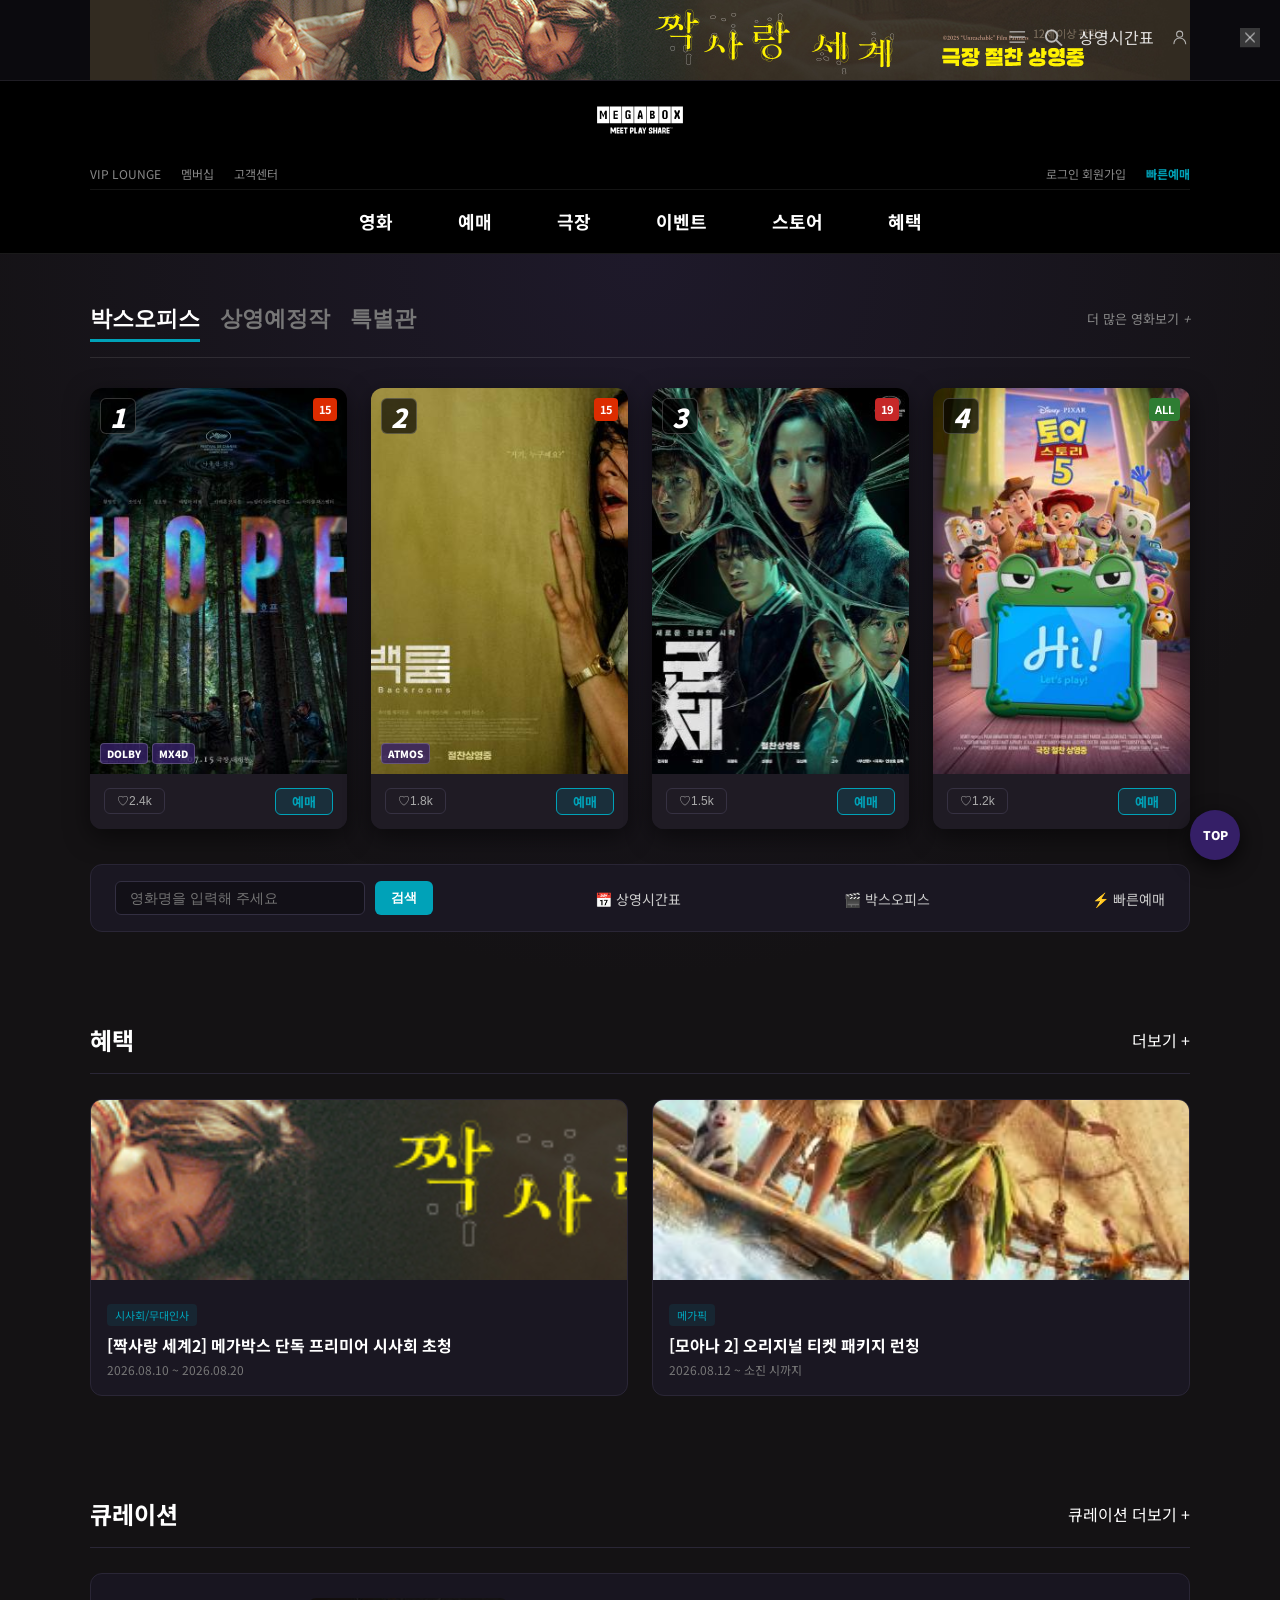
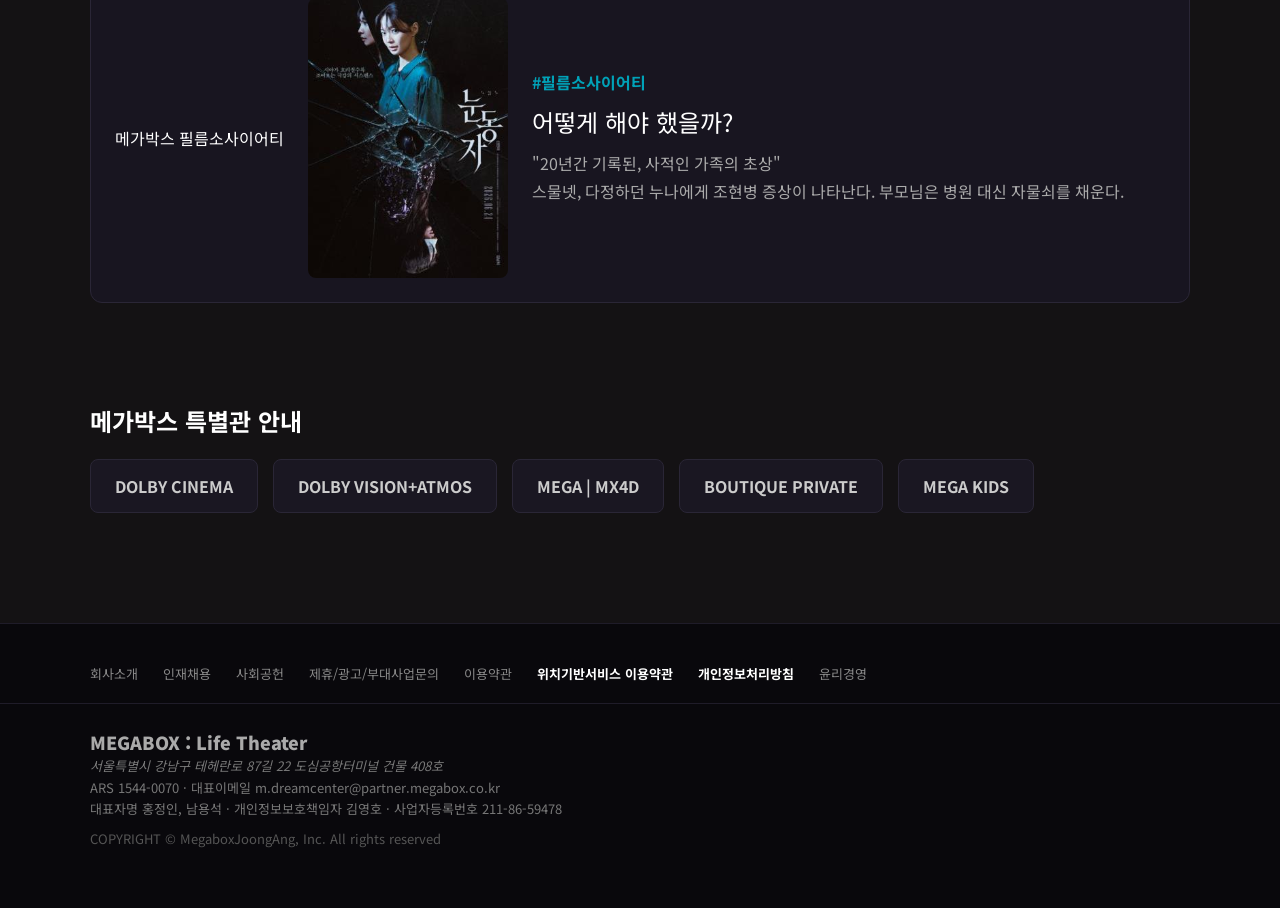
==== 메가박스원본/index.html @ 5ee3f04b "저정" ====
<!DOCTYPE html>
<html lang="ko">
<head>
    <meta charset="utf-8" />
    <meta http-equiv="X-UA-Compatible" content="IE=edge" />
    <meta name="viewport" content="width=device-width, initial-scale=1.0, user-scalable=yes" />
    <title>MEET PLAY SHARE, 메가박스</title>
    <!-- Google Fonts -->
    <link rel="preconnect" href="https://fonts.googleapis.com">
    <link rel="preconnect" href="https://fonts.gstatic.com" crossorigin>
    <link href="https://fonts.googleapis.com/css2?family=Noto+Sans+KR:wght@300;400;500;700;900&display=swap" rel="stylesheet">
    <link rel="stylesheet" href="common.css" />
    <link rel="stylesheet" href="style.css" />
</head>

<body>
    <!-- 본문 바로가기 -->
    <div class="skip" title="스킵 네비게이션">
        <a href="#contents" title="본문 바로가기">본문 바로가기</a>
        <a href="#footer" title="푸터 바로가기">푸터 바로가기</a>
    </div>

    <div class="body-wrap">

        <!-- ==================== HEADER ==================== -->
        <header id="header" class="main-header">
            <!-- 상단 팝업 배너 -->
            <div class="popup-banner" id="popupBanner">
                <div class="popup-img">
                    <a href="#" target="_blank">
                        <img src="../image/Link → 메가박스_하우스_2026_D_PC일반배너_영화_짝사랑 세계2_1100x80(메인).svg" alt="짝사랑 세계2 메가박스 하우스 팝업 배너" />
                    </a>
                </div>
                <div class="popup-button">
                    <button type="button" id="closeBannerBtn" title="배너 닫기">
                        <img src="../image/Button.svg" alt="닫기" />
                    </button>
                </div>
            </div>

            <!-- 중앙 로고 -->
            <h1 class="ci">
                <a href="/" title="MEGABOX 메인으로 가기">
                    <img src="../image/MEGABOXLOGO.svg" alt="MEGABOX : Life Theater" />
                </a>
            </h1>

            <!-- 상단 유저 툴바 (VIP LOUNGE, 멤버십, 고객센터 / 로그인, 회원가입, 빠른예매) -->
            <div class="util-area">
                <div class="left-link">
                    <a href="#" title="VIP LOUNGE">VIP LOUNGE</a>
                    <a href="#" title="멤버십">멤버십</a>
                    <a href="#" title="고객센터">고객센터</a>
                </div>

                <div class="right-link">
                    <div class="before">
                        <a href="#" title="로그인" id="btnHeaderLogin">로그인</a>
                        <a href="#" title="회원가입">회원가입</a>
                    </div>
                    <a href="#" class="quick-booking-btn" title="빠른예매">빠른예매</a>
                </div>
            </div>

            <!-- 우측 Quick 링크 영역 (사이트맵, 검색, 상영시간표, 나의 메가박스) -->
            <div class="link-area">
                <a href="#layer_sitemap" class="btn-layer-sitemap" title="사이트맵" id="btnToggleSitemap">
                    <img src="../image/line menu.svg" alt="사이트맵 아이콘" />
                </a>
                <a href="#layer_header_search" class="btn-layer-search" title="검색" id="btnToggleSearch">
                    <img src="../image/reading glasses.svg" alt="검색 아이콘" />
                </a>
                <a href="#" class="link-ticket" title="상영시간표">상영시간표</a>
                <a href="#" class="btn-layer-mymega" title="나의 메가박스">
                    <img src="../image/person.svg" alt="나의 메가박스" />
                </a>
            </div>

            <!-- GNB (메가박스 1뎁스 / 2뎁스 서브메뉴) -->
            <nav id="gnb">
                <ul class="gnb-depth1">
                    <!-- 영화 -->
                    <li>
                        <a href="#" class="gnb-txt-movie" title="영화">영화</a>
                        <div class="gnb-depth2">
                            <ul>
                                <li><a href="#" title="전체영화">전체영화</a></li>
                                <li><a href="#" title="N스크린">N스크린</a></li>
                                <li><a href="#" title="큐레이션">큐레이션</a></li>
                                <li><a href="#" title="무비포스트">무비포스트</a></li>
                            </ul>
                        </div>
                    </li>

                    <!-- 예매 -->
                    <li>
                        <a href="#" class="gnb-txt-reserve" title="예매">예매</a>
                        <div class="gnb-depth2">
                            <ul>
                                <li><a href="#" title="빠른예매" class="quick-booking-btn">빠른예매</a></li>
                                <li><a href="#" title="상영시간표">상영시간표</a></li>
                                <li><a href="#" title="더 부티크 프라이빗 예매">더 부티크 프라이빗 예매</a></li>
                            </ul>
                        </div>
                    </li>

                    <!-- 극장 -->
                    <li>
                        <a href="#" class="gnb-txt-theater" title="극장">극장</a>
                        <div class="gnb-depth2">
                            <ul>
                                <li><a href="#" title="전체극장">전체극장</a></li>
                                <li><a href="#" title="특별관">특별관</a></li>
                            </ul>
                        </div>
                    </li>

                    <!-- 이벤트 -->
                    <li>
                        <a href="#" class="gnb-txt-event" title="이벤트">이벤트</a>
                        <div class="gnb-depth2">
                            <ul>
                                <li><a href="#" title="진행중 이벤트">진행중 이벤트</a></li>
                                <li><a href="#" title="지난 이벤트">지난 이벤트</a></li>
                                <li><a href="#" title="당첨자발표">당첨자발표</a></li>
                            </ul>
                        </div>
                    </li>

                    <!-- 스토어 -->
                    <li>
                        <a href="#" class="gnb-txt-store" title="스토어">스토어</a>
                    </li>

                    <!-- 혜택 -->
                    <li>
                        <a href="#" class="gnb-txt-benefit" title="혜택">혜택</a>
                        <div class="gnb-depth2">
                            <ul>
                                <li><a href="#" title="메가박스 멤버십">메가박스 멤버십</a></li>
                                <li><a href="#" title="제휴/할인">제휴/할인</a></li>
                            </ul>
                        </div>
                    </li>
                </ul>
            </nav>

            <!-- 사이트맵 펼침 레이어 -->
            <div id="layer_sitemap" class="header-layer layer-sitemap">
                <div class="wrap">
                    <p class="tit">SITEMAP</p>
                    <div class="sitemap-grid">
                        <div class="list">
                            <p class="tit-depth">영화</p>
                            <ul class="list-depth">
                                <li><a href="#">전체영화</a></li>
                                <li><a href="#">큐레이션</a></li>
                            </ul>
                        </div>
                        <div class="list">
                            <p class="tit-depth">예매</p>
                            <ul class="list-depth">
                                <li><a href="#" class="quick-booking-btn">빠른예매</a></li>
                                <li><a href="#">상영시간표</a></li>
                                <li><a href="#">더 부티크 프라이빗 예매</a></li>
                            </ul>
                        </div>
                        <div class="list">
                            <p class="tit-depth">극장</p>
                            <ul class="list-depth">
                                <li><a href="#">전체극장</a></li>
                                <li><a href="#">특별관</a></li>
                            </ul>
                        </div>
                        <div class="list">
                            <p class="tit-depth">이벤트</p>
                            <ul class="list-depth">
                                <li><a href="#">진행중 이벤트</a></li>
                                <li><a href="#">당첨자발표</a></li>
                            </ul>
                        </div>
                        <div class="list">
                            <p class="tit-depth">스토어</p>
                            <ul class="list-depth">
                                <li><a href="#">새로운 상품</a></li>
                                <li><a href="#">팝콘/음료/굿즈</a></li>
                            </ul>
                        </div>
                    </div>
                    <button type="button" class="btn-close-sitemap" id="btnCloseSitemap">&times;</button>
                </div>
            </div>

            <!-- 검색 펼침 레이어 -->
            <div id="layer_header_search" class="header-layer layer-header-search">
                <div class="wrap">
                    <div class="search-box">
                        <input type="text" placeholder="영화를 검색해 보세요." id="headerSearchInput" />
                        <button type="button" class="btn-search-go">
                            <img src="../image/reading glasses.svg" alt="검색" />
                        </button>
                    </div>
                    <button type="button" class="btn-close-search" id="btnCloseSearch">&times;</button>
                </div>
            </div>
        </header>
        <!--// header -->

        <!-- ==================== 로그인 모달 레이어 ==================== -->
        <section id="layer_login_select" class="modal-layer">
            <div class="wrap" style="width: 550px;">
                <header class="layer-header">
                    <h3 class="tit">로그인</h3>
                </header>

                <div class="tab-layer">
                    <ul>
                        <li class="login-tab-item on" data-target="login_tab_01"><a href="#">회원 로그인</a></li>
                        <li class="login-tab-item" data-target="login_tab_02"><a href="#">비회원 로그인</a></li>
                    </ul>
                </div>

                <div class="tab-cont-wrap">
                    <!-- 회원 로그인 -->
                    <div id="login_tab_01" class="login-tab-cont">
                        <div style="display: flex; flex-direction: column; gap: 12px; margin-bottom: 20px;">
                            <input type="text" placeholder="아이디" class="input-text" />
                            <input type="password" placeholder="비밀번호" class="input-text" />
                            <button type="button" class="button purple large">로그인</button>
                        </div>
                    </div>

                    <!-- 비회원 로그인 -->
                    <div id="login_tab_02" class="login-tab-cont" style="display: none;">
                        <div style="display: flex; flex-direction: column; gap: 10px; margin-bottom: 20px;">
                            <input type="text" placeholder="이름" class="input-text" />
                            <input type="text" placeholder="생년월일 앞6자리" class="input-text" />
                            <input type="text" placeholder="휴대폰번호 (-없이)" class="input-text" />
                            <button type="button" class="button gblue large">비회원 예매확인</button>
                        </div>
                    </div>
                </div>

                <button type="button" class="btn-modal-close" id="btnCloseLogin">&times;</button>
            </div>
        </section>

        <!-- ==================== 빠른 예매 모달 레이어 ==================== -->
        <section id="layer_quick_booking" class="modal-layer">
            <div class="wrap" style="width: 800px;">
                <header class="layer-header">
                    <h3 class="tit">⚡ MEGABOX 빠른예매</h3>
                </header>

                <div class="quick-booking-grid">
                    <div class="qb-col qb-col-movie">
                        <h4>1. 영화 선택</h4>
                        <div class="qb-list">
                            <div class="qb-item selected">호프 (HOPE)</div>
                            <div class="qb-item">백룸 (Backrooms)</div>
                            <div class="qb-item">군체</div>
                            <div class="qb-item">토이 스토리 5</div>
                            <div class="qb-item">모아나 2</div>
                        </div>
                    </div>

                    <div class="qb-col qb-col-theater">
                        <h4>2. 극장 선택</h4>
                        <div class="qb-list">
                            <div class="qb-item selected">강남</div>
                            <div class="qb-item">코엑스</div>
                            <div class="qb-item">성수</div>
                            <div class="qb-item">홍대</div>
                            <div class="qb-item">송도</div>
                        </div>
                    </div>

                    <div class="qb-col qb-col-date">
                        <h4>3. 날짜 선택</h4>
                        <div class="qb-list">
                            <div class="qb-item selected">08.11 (오늘)</div>
                            <div class="qb-item">08.12 (내일)</div>
                            <div class="qb-item">08.13 (목)</div>
                            <div class="qb-item">08.14 (금)</div>
                        </div>
                    </div>

                    <div class="qb-col qb-col-time">
                        <h4>4. 시간 선택</h4>
                        <div class="qb-list">
                            <div class="qb-item selected">10:00 (2D)</div>
                            <div class="qb-item">13:30 (DOLBY)</div>
                            <div class="qb-item">16:45 (MX4D)</div>
                            <div class="qb-item">19:50 (IMAX)</div>
                        </div>
                    </div>
                </div>

                <div style="text-align: right;">
                    <button type="button" class="button purple large" id="btnConfirmBooking" style="width: auto; padding: 12px 30px;">좌석선택 및 결제진행 &rarr;</button>
                </div>

                <button type="button" class="btn-modal-close" id="btnCloseQuickBooking">&times;</button>
            </div>
        </section>

        <!-- ==================== MAIN CONTENTS ==================== -->
        <div class="container main-container">
            <div id="contents">
                <div class="main-page">

                    <!-- SECTION 01 : 박스오피스 메인 영화 -->
                    <div id="main_section01" class="section main-movie">
                        <div class="bg">
                            <div class="bg-pattern"></div>
                        </div>

                        <div class="cont-area">
                            <div class="tab-sorting">
                                <button type="button" class="on" data-sort="boxoffice">박스오피스</button>
                                <button type="button" data-sort="upcoming">상영예정작</button>
                                <button type="button" data-sort="special">특별관</button>
                            </div>

                            <a href="#" class="more-movie" title="더 많은 영화보기">
                                더 많은 영화보기 <i class="ico-plus">+</i>
                            </a>

                            <!-- 박스오피스 영화 카드 4선 -->
                            <div class="main-movie-list">
                                <ol class="list">
                                    
                                    <!-- 1위 영화 : 호프 -->
                                    <li class="movie-item first">
                                        <a href="#" class="movie-list-info" title="호프 상세 보기">
                                            <p class="rank">1<span class="ir">위</span></p>
                                            <div class="movie-grade_box">
                                                <span class="age-badge age-15">15</span>
                                            </div>
                                            <div class="screen-type2">
                                                <span>DOLBY</span>
                                                <span>MX4D</span>
                                            </div>
                                            <img src="../image/hope.svg" alt="호프" class="poster" />
                                            
                                            <div class="wrap">
                                                <div class="summary">
                                                    인류 역사상 가장 위험한 외계 생명체와의 조우. 과연 인류의 미래는 어디로 향하는가? 크리스토퍼 놀란 감독의 신작.
                                                </div>
                                                <div class="score">
                                                    <div class="preview">
                                                        <p class="tit">관람평</p>
                                                        <p class="number">9.8<span class="ir">점</span></p>
                                                    </div>
                                                </div>
                                            </div>
                                        </a>

                                        <div class="btn-util">
                                            <button type="button" class="button btn-like">
                                                <span class="heart-icon">♡</span> 2.4k
                                            </button>
                                            <div class="case">
                                                <a href="#" class="button gblue quick-booking-btn" title="영화 예매하기">예매</a>
                                            </div>
                                        </div>
                                    </li>

                                    <!-- 2위 영화 : 백룸 -->
                                    <li class="movie-item">
                                        <a href="#" class="movie-list-info" title="백룸 상세 보기">
                                            <p class="rank">2<span class="ir">위</span></p>
                                            <div class="movie-grade_box">
                                                <span class="age-badge age-15">15</span>
                                            </div>
                                            <div class="screen-type2">
                                                <span>ATMOS</span>
                                            </div>
                                            <img src="../image/Backrooms.svg" alt="백룸" class="poster" />

                                            <div class="wrap">
                                                <div class="summary">
                                                    끝없는 노란 방, 웅웅거리는 형광등 소리. 이곳을 탈출할 수 있는 유일한 열쇠를 찾아라. 미로 같은 실시간 서바이벌.
                                                </div>
                                                <div class="score">
                                                    <div class="preview">
                                                        <p class="tit">관람평</p>
                                                        <p class="number">9.5<span class="ir">점</span></p>
                                                    </div>
                                                </div>
                                            </div>
                                        </a>

                                        <div class="btn-util">
                                            <button type="button" class="button btn-like">
                                                <span class="heart-icon">♡</span> 1.8k
                                            </button>
                                            <div class="case">
                                                <a href="#" class="button gblue quick-booking-btn" title="영화 예매하기">예매</a>
                                            </div>
                                        </div>
                                    </li>

                                    <!-- 3위 영화 : 군체 -->
                                    <li class="movie-item">
                                        <a href="#" class="movie-list-info" title="군체 상세 보기">
                                            <p class="rank">3<span class="ir">위</span></p>
                                            <div class="movie-grade_box">
                                                <span class="age-badge age-19">19</span>
                                            </div>
                                            <img src="../image/군체.svg" alt="군체" class="poster" />

                                            <div class="wrap">
                                                <div class="summary">
                                                    지하 깊은 곳에서 깨어난 군집체. 통제 불능의 압도적 공포가 펼쳐진다. 충격적인 미스터리 SF 스릴러.
                                                </div>
                                                <div class="score">
                                                    <div class="preview">
                                                        <p class="tit">관람평</p>
                                                        <p class="number">9.3<span class="ir">점</span></p>
                                                    </div>
                                                </div>
                                            </div>
                                        </a>

                                        <div class="btn-util">
                                            <button type="button" class="button btn-like">
                                                <span class="heart-icon">♡</span> 1.5k
                                            </button>
                                            <div class="case">
                                                <a href="#" class="button gblue quick-booking-btn" title="영화 예매하기">예매</a>
                                            </div>
                                        </div>
                                    </li>

                                    <!-- 4위 영화 : 토이 스토리 5 -->
                                    <li class="movie-item">
                                        <a href="#" class="movie-list-info" title="토이 스토리 5 상세 보기">
                                            <p class="rank">4<span class="ir">위</span></p>
                                            <div class="movie-grade_box">
                                                <span class="age-badge age-all">ALL</span>
                                            </div>
                                            <img src="../image/toy story.svg" alt="토이 스토리 5" class="poster" />

                                            <div class="wrap">
                                                <div class="summary">
                                                    우디와 버즈의 새로운 모험! 전 세계가 사랑한 디즈니·픽사의 위대한 챕터. 스마트 장난감 시대에 맞선 토이들의 활약.
                                                </div>
                                                <div class="score">
                                                    <div class="preview">
                                                        <p class="tit">관람평</p>
                                                        <p class="number">9.7<span class="ir">점</span></p>
                                                    </div>
                                                </div>
                                            </div>
                                        </a>

                                        <div class="btn-util">
                                            <button type="button" class="button btn-like">
                                                <span class="heart-icon">♡</span> 1.2k
                                            </button>
                                            <div class="case">
                                                <a href="#" class="button gblue quick-booking-btn" title="영화 예매하기">예매</a>
                                            </div>
                                        </div>
                                    </li>

                                </ol>
                            </div>

                            <!-- 하단 빠른 검색 및 링크 바 -->
                            <div class="search-link">
                                <div class="cell">
                                    <div class="search">
                                        <input type="text" placeholder="영화명을 입력해 주세요" title="영화 검색" class="input-text" id="movieName" />
                                        <button type="button" class="btn" id="btnSearchSubmit">검색</button>
                                    </div>
                                </div>
                                <div class="cell"><a href="#" title="상영시간표 보기">📅 상영시간표</a></div>
                                <div class="cell"><a href="#" title="박스오피스 보기">🎬 박스오피스</a></div>
                                <div class="cell"><a href="#" title="빠른예매 보기" class="quick-booking-btn">⚡ 빠른예매</a></div>
                            </div>

                        </div>
                    </div>

                    <!-- SECTION 02 : 혜택 및 이벤트 -->
                    <div id="main_section02" class="section main-benefit">
                        <div class="wrap">
                            <div class="tit-util">
                                <h2 class="tit">혜택</h2>
                                <a href="#" class="btn-more-cross purple" title="혜택 더보기">더보기 +</a>
                            </div>

                            <div class="benefit-grid">
                                <div class="benefit-card">
                                    <img src="../image/Link → 메가박스_하우스_2026_D_PC일반배너_영화_짝사랑 세계2_1100x80(메인).svg" alt="혜택 1" />
                                    <div class="info">
                                        <span class="tag">시사회/무대인사</span>
                                        <h4>[짝사랑 세계2] 메가박스 단독 프리미어 시사회 초청</h4>
                                        <p class="date">2026.08.10 ~ 2026.08.20</p>
                                    </div>
                                </div>

                                <div class="benefit-card">
                                    <img src="../image/moana.svg" alt="모아나 2" />
                                    <div class="info">
                                        <span class="tag">메가픽</span>
                                        <h4>[모아나 2] 오리지널 티켓 패키지 런칭</h4>
                                        <p class="date">2026.08.12 ~ 소진 시까지</p>
                                    </div>
                                </div>
                            </div>
                        </div>
                    </div>

                    <!-- SECTION 03 : 큐레이션 -->
                    <div id="main_section03" class="section main-curation">
                        <div class="wrap">
                            <div class="tit-util">
                                <h2 class="tit">큐레이션</h2>
                                <a href="#" title="큐레이션 더보기">큐레이션 더보기 +</a>
                            </div>

                            <div class="curation-area">
                                <div class="curr-img">
                                    <p class="bage film">메가박스 필름소사이어티</p>
                                    <div class="img">
                                        <img src="../image/ies.svg" alt="큐레이션 추천작" />
                                    </div>
                                    <div class="info film">
                                        <p class="txt">#필름소사이어티</p>
                                        <p class="tit">어떻게 해야 했을까?</p>
                                        <p class="summary">
                                            "20년간 기록된, 사적인 가족의 초상"<br />
                                            스물넷, 다정하던 누나에게 조현병 증상이 나타난다. 부모님은 병원 대신 자물쇠를 채운다.
                                        </p>
                                    </div>
                                </div>
                            </div>
                        </div>
                    </div>

                    <!-- SECTION 04 : 메가박스 안내 -->
                    <div id="main_section04" class="section main-info">
                        <h2 class="tit">메가박스 특별관 안내</h2>
                        
                        <div class="special-cinema-list">
                            <a href="#" class="special-item">DOLBY CINEMA</a>
                            <a href="#" class="special-item">DOLBY VISION+ATMOS</a>
                            <a href="#" class="special-item">MEGA | MX4D</a>
                            <a href="#" class="special-item">BOUTIQUE PRIVATE</a>
                            <a href="#" class="special-item">MEGA KIDS</a>
                        </div>
                    </div>

                </div>
            </div>
        </div>

        <!-- 퀵 TOP 버튼 -->
        <div class="quick-area">
            <a href="#" class="btn-go-top" title="최상단으로 이동" id="btnGoTop">TOP</a>
        </div>

        <!-- FOOTER -->
        <footer id="footer">
            <div class="footer-top">
                <div class="inner-wrap">
                    <ul class="fnb">
                        <li><a href="#">회사소개</a></li>
                        <li><a href="#">인재채용</a></li>
                        <li><a href="#">사회공헌</a></li>
                        <li><a href="#">제휴/광고/부대사업문의</a></li>
                        <li><a href="#">이용약관</a></li>
                        <li class="privacy"><a href="#">위치기반서비스 이용약관</a></li>
                        <li class="privacy"><a href="#">개인정보처리방침</a></li>
                        <li><a href="#">윤리경영</a></li>
                    </ul>
                </div>
            </div>

            <div class="footer-bottom">
                <div class="inner-wrap">
                    <div class="ci">MEGABOX : Life Theater</div>
                    <div class="footer-info">
                        <address>서울특별시 강남구 테헤란로 87길 22 도심공항터미널 건물 408호</address>
                        <p>ARS 1544-0070 · 대표이메일 m.dreamcenter@partner.megabox.co.kr</p>
                        <p>대표자명 홍정인, 남용석 · 개인정보보호책임자 김영호 · 사업자등록번호 211-86-59478</p>
                        <p class="copy">COPYRIGHT &copy; MegaboxJoongAng, Inc. All rights reserved</p>
                    </div>
                </div>
            </div>
        </footer>

    </div>

    <!-- 스크립트 연결 -->
    <script src="main.js"></script>
</body>
</html>
---- 메가박스원본/common.css ----
/* ==========================================================================
   MEGABOX Official Common Utilities & Components (common.css)
   ========================================================================== */

/* Button Components */
.button {
  display: inline-flex;
  align-items: center;
  justify-content: center;
  padding: 8px 16px;
  font-size: 14px;
  font-weight: 500;
  border-radius: 4px;
  border: 1px solid transparent;
  cursor: pointer;
  text-decoration: none;
  transition: all 0.2s ease;
  user-select: none;
  line-height: 1;
}

.button.purple {
  background-color: #351f67;
  color: #ffffff;
  border-color: #351f67;
}

.button.purple:hover {
  background-color: #472980;
  border-color: #472980;
}

.button.gblue {
  background-color: rgba(0, 162, 184, 0.15);
  color: #00a2b8;
  border-color: #00a2b8;
  font-weight: 700;
}

.button.gblue:hover {
  background-color: #00a2b8;
  color: #ffffff;
}

.button.gray {
  background-color: #2b2736;
  color: #aaaaaa;
  border-color: #383445;
}

.button.gray:hover {
  background-color: #383445;
  color: #ffffff;
}

.button.large {
  padding: 14px 24px;
  font-size: 16px;
  font-weight: 700;
  width: 100%;
}

.button.small {
  padding: 6px 12px;
  font-size: 12px;
}

/* Modal Layer Base */
.modal-layer {
  display: none;
  position: fixed;
  top: 0;
  left: 0;
  width: 100%;
  height: 100%;
  background-color: rgba(0, 0, 0, 0.82);
  backdrop-filter: blur(6px);
  z-index: 3000;
  justify-content: center;
  align-items: center;
}

.modal-layer.on {
  display: flex;
}

.modal-layer .wrap {
  background-color: #1a1722;
  border: 1px solid #351f67;
  border-radius: 12px;
  padding: 30px;
  position: relative;
  box-shadow: 0 20px 50px rgba(0, 0, 0, 0.9);
  max-width: 90%;
  animation: modalScale 0.25s cubic-bezier(0.16, 1, 0.3, 1);
}

@keyframes modalScale {
  from { opacity: 0; transform: scale(0.94); }
  to { opacity: 1; transform: scale(1); }
}

.layer-header {
  border-bottom: 1px solid #2a2636;
  padding-bottom: 15px;
  margin-bottom: 20px;
}

.layer-header .tit {
  font-size: 20px;
  font-weight: 700;
  color: #ffffff;
}

.btn-modal-close {
  position: absolute;
  top: 20px;
  right: 20px;
  background: transparent;
  border: none;
  font-size: 24px;
  color: #888;
  cursor: pointer;
  transition: color 0.2s ease;
}

.btn-modal-close:hover {
  color: #fff;
}

/* Tab Layer */
.tab-layer ul {
  display: flex;
  border-bottom: 1px solid #2a2636;
  margin-bottom: 20px;
  list-style: none;
  padding: 0;
}

.tab-layer li {
  flex: 1;
  text-align: center;
}

.tab-layer li a {
  display: block;
  padding: 12px 0;
  font-size: 15px;
  color: #888;
  font-weight: 700;
  text-decoration: none;
  border-bottom: 2px solid transparent;
  transition: all 0.2s ease;
}

.tab-layer li.on a {
  color: #00a2b8;
  border-bottom-color: #00a2b8;
}

/* Quick Floating Top Button */
.quick-area {
  position: fixed;
  bottom: 40px;
  right: 40px;
  z-index: 1000;
}

.btn-go-top {
  width: 50px;
  height: 50px;
  background-color: #351f67;
  color: #ffffff;
  border-radius: 50%;
  display: flex;
  justify-content: center;
  align-items: center;
  font-weight: 900;
  font-size: 12px;
  box-shadow: 0 6px 20px rgba(0, 0, 0, 0.7);
  cursor: pointer;
  text-decoration: none;
  transition: transform 0.2s ease, background-color 0.2s ease;
}

.btn-go-top:hover {
  transform: translateY(-4px);
  background-color: #00a2b8;
}

/* Input Fields */
.input-text {
  background-color: #121017;
  border: 1px solid #332f42;
  color: #ffffff;
  padding: 10px 14px;
  border-radius: 6px;
  font-size: 14px;
  outline: none;
  transition: border-color 0.2s ease;
}

.input-text:focus {
  border-color: #00a2b8;
}
---- 메가박스원본/style.css ----
/* ==========================================================================
   MEGABOX Official Complete 1:1 Pixel-Perfect Replica Stylesheet (style.css)
   ========================================================================== */

:root {
  --mb-bg-dark: #141214;
  --mb-bg-header: #000000;
  --mb-bg-card: #1f1b24;
  --mb-bg-subnav: #19171f;
  
  --mb-purple: #351f67;
  --mb-purple-light: #59bec9;
  --mb-cyan: #00a2b8;
  --mb-cyan-hover: #00b4d8;
  
  --mb-text-white: #ffffff;
  --mb-text-lightgray: #cccccc;
  --mb-text-gray: #aaaaaa;
  --mb-text-darkgray: #666666;
  
  --mb-font: 'Noto Sans KR', -apple-system, BlinkMacSystemFont, 'Segoe UI', Roboto, sans-serif;
  --mb-width: 1100px;
}

* {
  box-sizing: border-box;
  margin: 0;
  padding: 0;
}

body {
  background-color: var(--mb-bg-dark);
  font-family: var(--mb-font);
  color: var(--mb-text-white);
  line-height: 1.5;
  -webkit-font-smoothing: antialiased;
}

a {
  color: inherit;
  text-decoration: none;
}

ul, ol, li {
  list-style: none;
}

.skip {
  position: absolute;
  top: -100px;
  left: 0;
  z-index: 10000;
}

.skip a:focus {
  top: 0;
  background: var(--mb-purple);
  color: #fff;
  padding: 10px;
}

.ir {
  display: inline-block;
  position: absolute;
  width: 1px;
  height: 1px;
  margin: -1px;
  overflow: hidden;
  clip: rect(0, 0, 0, 0);
}


/* ==========================================================================
   TOP BANNER & HEADER
   ========================================================================== */
#header.main-header {
  position: relative;
  background-color: var(--mb-bg-header);
  border-bottom: 1px solid rgba(255, 255, 255, 0.1);
  z-index: 500;
}

/* 상단 팝업 배너 */
.popup-banner {
  background-color: #0b0a0e;
  position: relative;
  width: 100%;
  border-bottom: 1px solid #1f1d24;
}

.popup-img > a {
  display: flex;
  justify-content: center;
}

.popup-img img {
  max-width: 100%;
  height: auto;
}

.popup-button {
  position: absolute;
  top: 50%;
  right: 20px;
  transform: translateY(-50%);
  z-index: 10;
}

.popup-button button {
  background: transparent;
  border: none;
  cursor: pointer;
  opacity: 0.8;
  transition: opacity 0.2s ease;
}

.popup-button button:hover {
  opacity: 1;
}

/* 로고 중앙 배치 */
#header .ci {
  text-align: center;
  padding: 20px 0 10px;
}

#header .ci img {
  height: 38px;
  display: inline-block;
}

/* 상단 유저 툴바 */
.util-area {
  width: var(--mb-width);
  margin: 0 auto;
  display: flex;
  justify-content: space-between;
  align-items: center;
  font-size: 12px;
  color: var(--mb-text-gray);
  padding: 6px 0;
  border-bottom: 1px solid rgba(255, 255, 255, 0.08);
}

.util-area .left-link, .util-area .right-link {
  display: flex;
  align-items: center;
  gap: 20px;
}

.util-area a {
  color: #888888;
  transition: color 0.2s ease;
}

.util-area a:hover {
  color: var(--mb-text-white);
}

.util-area .quick-booking-btn {
  color: var(--mb-cyan);
  font-weight: 700;
}

/* 우측 퀵 링크 (사이트맵 / 검색 / 시간표 / 나의 메가박스) */
.link-area {
  position: absolute;
  top: 25px;
  right: calc((100% - var(--mb-width)) / 2);
  display: flex;
  align-items: center;
  gap: 16px;
}

.link-area a {
  display: flex;
  align-items: center;
  opacity: 0.85;
  transition: transform 0.2s ease, opacity 0.2s ease;
}

.link-area a:hover {
  opacity: 1;
  transform: scale(1.1);
}

.link-area img {
  width: 20px;
  height: 20px;
}

/* GNB Navigation */
#gnb {
  width: var(--mb-width);
  margin: 0 auto;
  position: relative;
}

.gnb-depth1 {
  display: flex;
  justify-content: center;
  align-items: center;
  gap: 65px;
}

.gnb-depth1 > li {
  position: relative;
  padding: 12px 0;
}

.gnb-depth1 > li > a {
  font-size: 18px;
  font-weight: 700;
  color: var(--mb-text-white);
  display: block;
  padding: 6px 0;
  transition: color 0.2s ease;
}

.gnb-depth1 > li > a:hover {
  color: var(--mb-cyan);
}

/* GNB 2뎁스 서브메뉴 펼침 */
.gnb-depth2 {
  display: none;
  position: absolute;
  top: 100%;
  left: 50%;
  transform: translateX(-50%);
  min-width: 180px;
  background-color: var(--mb-bg-subnav);
  border: 1px solid #2a2733;
  border-radius: 8px;
  box-shadow: 0 10px 25px rgba(0, 0, 0, 0.8);
  padding: 12px 0;
  z-index: 1000;
}

.gnb-depth1 > li:hover .gnb-depth2 {
  display: block;
}

.gnb-depth2 ul {
  display: flex;
  flex-direction: column;
}

.gnb-depth2 a {
  font-size: 13px;
  color: #cccccc;
  padding: 8px 20px;
  display: block;
  transition: background-color 0.2s ease, color 0.2s ease;
}

.gnb-depth2 a:hover {
  background-color: rgba(0, 162, 184, 0.15);
  color: var(--mb-cyan);
}

/* 사이트맵 & 검색 모달 레이어 */
.header-layer {
  display: none;
  position: absolute;
  top: 100%;
  left: 0;
  width: 100%;
  background-color: #121016;
  border-bottom: 2px solid var(--mb-cyan);
  padding: 30px 0;
  z-index: 2000;
}

.header-layer.on {
  display: block;
}

.header-layer .wrap {
  width: var(--mb-width);
  margin: 0 auto;
  position: relative;
}

.sitemap-grid {
  display: grid;
  grid-template-columns: repeat(5, 1fr);
  gap: 20px;
}

.sitemap-grid .tit-depth {
  font-size: 16px;
  font-weight: 700;
  color: var(--mb-cyan);
  border-bottom: 1px solid #2b2736;
  padding-bottom: 10px;
  margin-bottom: 10px;
}

.sitemap-grid .list-depth a {
  font-size: 13px;
  color: #aaa;
  display: block;
  padding: 4px 0;
}

.sitemap-grid .list-depth a:hover {
  color: #fff;
}

.btn-close-sitemap, .btn-close-search {
  position: absolute;
  top: -10px;
  right: 0;
  background: transparent;
  border: none;
  color: #aaa;
  font-size: 28px;
  cursor: pointer;
}

.search-box {
  display: flex;
  align-items: center;
  border-bottom: 2px solid var(--mb-cyan);
  padding-bottom: 10px;
  width: 500px;
  margin: 0 auto;
}

.search-box input {
  width: 100%;
  background: transparent;
  border: none;
  outline: none;
  font-size: 18px;
  color: #fff;
}

.btn-search-go {
  background: transparent;
  border: none;
  cursor: pointer;
}


/* ==========================================================================
   SECTION 01 : BOX OFFICE
   ========================================================================== */
.main-movie {
  padding: 50px 0 40px;
  position: relative;
  background: radial-gradient(circle at top center, #1e192a 0%, var(--mb-bg-dark) 75%);
}

.cont-area {
  width: var(--mb-width);
  margin: 0 auto;
  position: relative;
}

.tab-sorting {
  display: flex;
  gap: 20px;
  border-bottom: 1px solid rgba(255, 255, 255, 0.1);
  padding-bottom: 15px;
  margin-bottom: 30px;
}

.tab-sorting button {
  background: transparent;
  border: none;
  font-size: 22px;
  font-weight: 700;
  color: #777777;
  cursor: pointer;
  padding-bottom: 5px;
  border-bottom: 3px solid transparent;
  transition: all 0.2s ease;
}

.tab-sorting button.on, .tab-sorting button:hover {
  color: var(--mb-text-white);
  border-bottom-color: var(--mb-cyan);
}

.more-movie {
  position: absolute;
  top: 5px;
  right: 0;
  font-size: 13px;
  color: #888888;
  transition: color 0.2s ease;
}

.more-movie:hover {
  color: var(--mb-cyan);
}

.main-movie-list .list {
  display: grid;
  grid-template-columns: repeat(4, 1fr);
  gap: 24px;
}

.movie-item {
  background-color: var(--mb-bg-card);
  border-radius: 12px;
  overflow: hidden;
  position: relative;
  box-shadow: 0 8px 24px rgba(0, 0, 0, 0.5);
  transition: transform 0.3s ease, box-shadow 0.3s ease;
  display: flex;
  flex-direction: column;
}

.movie-item:hover {
  transform: translateY(-8px);
  box-shadow: 0 15px 35px rgba(0, 162, 184, 0.25);
}

.movie-list-info {
  position: relative;
  display: block;
  width: 100%;
  aspect-ratio: 2 / 3;
  overflow: hidden;
}

.movie-list-info .poster {
  width: 100%;
  height: 100%;
  object-fit: cover;
  transition: transform 0.5s ease;
}

.movie-item:hover .poster {
  transform: scale(1.06);
}

.rank {
  position: absolute;
  top: 10px;
  left: 10px;
  font-size: 26px;
  font-weight: 900;
  font-style: italic;
  color: #ffffff;
  background: rgba(0, 0, 0, 0.65);
  width: 36px;
  height: 36px;
  display: flex;
  justify-content: center;
  align-items: center;
  border-radius: 6px;
  border: 1px solid rgba(255, 255, 255, 0.2);
  z-index: 5;
}

.age-badge {
  position: absolute;
  top: 10px;
  right: 10px;
  font-size: 11px;
  font-weight: 700;
  padding: 3px 6px;
  border-radius: 4px;
  color: #fff;
  z-index: 5;
}

.age-all { background-color: #2e7d32; }
.age-12  { background-color: #e65100; }
.age-15  { background-color: #dd2c00; }
.age-19  { background-color: #c62828; }

/* Format Badges */
.screen-type2 {
  position: absolute;
  bottom: 10px;
  left: 10px;
  display: flex;
  gap: 4px;
  z-index: 5;
}

.screen-type2 span {
  font-size: 10px;
  font-weight: 900;
  color: #fff;
  background: rgba(53, 31, 103, 0.8);
  padding: 2px 6px;
  border-radius: 4px;
  border: 1px solid rgba(255, 255, 255, 0.2);
}

/* Hover Summary Wrap */
.movie-list-info .wrap {
  position: absolute;
  top: 0;
  left: 0;
  width: 100%;
  height: 100%;
  background-color: rgba(18, 16, 22, 0.92);
  padding: 20px;
  display: flex;
  flex-direction: column;
  justify-content: space-between;
  opacity: 0;
  transition: opacity 0.3s ease;
  z-index: 10;
  backdrop-filter: blur(4px);
}

.movie-item:hover .wrap {
  opacity: 1;
}

.movie-list-info .summary {
  font-size: 13px;
  color: #cccccc;
  line-height: 1.6;
  display: -webkit-box;
  -webkit-line-clamp: 6;
  -webkit-box-orient: vertical;
  overflow: hidden;
}

.score .preview {
  font-size: 13px;
  color: #888;
  border-top: 1px solid #332d3f;
  padding-top: 10px;
}

.score .number {
  font-size: 18px;
  font-weight: 700;
  color: #ffb703;
}

/* Button Util */
.btn-util {
  padding: 14px;
  display: flex;
  justify-content: space-between;
  align-items: center;
  gap: 10px;
  background-color: var(--mb-bg-card);
}

.btn-like {
  background: transparent;
  border: 1px solid #363142;
  color: #aaa;
  padding: 6px 12px;
  border-radius: 6px;
  font-size: 12px;
  cursor: pointer;
  transition: all 0.2s ease;
}

.btn-like:hover {
  border-color: #fff;
  color: #fff;
}

.btn-util .case a.button.gblue {
  background-color: rgba(0, 162, 184, 0.15);
  color: var(--mb-cyan);
  border: 1px solid var(--mb-cyan);
  padding: 6px 16px;
  border-radius: 6px;
  font-size: 13px;
  font-weight: 700;
  display: inline-block;
  transition: all 0.2s ease;
}

.btn-util .case a.button.gblue:hover {
  background-color: var(--mb-cyan);
  color: #ffffff;
}

/* 하단 검색 & 링크 바 */
.search-link {
  margin-top: 35px;
  background-color: #1a1722;
  border: 1px solid #2a2636;
  border-radius: 12px;
  padding: 16px 24px;
  display: flex;
  justify-content: space-between;
  align-items: center;
}

.search-link .search {
  display: flex;
  align-items: center;
  gap: 10px;
}

.search-link .input-text {
  background-color: #121017;
  border: 1px solid #332f42;
  color: #fff;
  padding: 8px 14px;
  border-radius: 6px;
  width: 250px;
  outline: none;
}

.search-link .btn {
  background-color: var(--mb-cyan);
  color: #fff;
  border: none;
  padding: 8px 16px;
  border-radius: 6px;
  font-weight: 700;
  cursor: pointer;
}

.search-link .cell a {
  font-size: 14px;
  color: #ccc;
  transition: color 0.2s ease;
}

.search-link .cell a:hover {
  color: var(--mb-cyan);
}


/* ==========================================================================
   QUICK BOOKING MODAL
   ========================================================================== */
.quick-booking-grid {
  display: grid;
  grid-template-columns: repeat(4, 1fr);
  gap: 15px;
  margin-bottom: 20px;
}

.qb-col {
  background-color: #121017;
  border: 1px solid #2a2636;
  border-radius: 8px;
  padding: 12px;
}

.qb-col h4 {
  font-size: 14px;
  color: var(--mb-cyan);
  margin-bottom: 10px;
  border-bottom: 1px solid #2a2636;
  padding-bottom: 6px;
}

.qb-list {
  display: flex;
  flex-direction: column;
  gap: 6px;
  max-height: 200px;
  overflow-y: auto;
}

.qb-item {
  padding: 8px;
  font-size: 13px;
  color: #ccc;
  border-radius: 4px;
  cursor: pointer;
  transition: background-color 0.2s ease;
}

.qb-item:hover, .qb-item.selected {
  background-color: var(--mb-purple);
  color: #fff;
}


/* ==========================================================================
   SECTION 02 & 03 : BENEFIT & CURATION
   ========================================================================== */
.main-benefit, .main-curation, .main-info {
  padding: 50px 0;
  width: var(--mb-width);
  margin: 0 auto;
}

.tit-util {
  display: flex;
  justify-content: space-between;
  align-items: center;
  border-bottom: 1px solid #2a2636;
  padding-bottom: 15px;
  margin-bottom: 25px;
}

.tit-util .tit {
  font-size: 24px;
  font-weight: 700;
}

.benefit-grid {
  display: grid;
  grid-template-columns: repeat(2, 1fr);
  gap: 24px;
}

.benefit-card {
  background-color: #1a1722;
  border-radius: 12px;
  overflow: hidden;
  border: 1px solid #2a2636;
}

.benefit-card img {
  width: 100%;
  height: 180px;
  object-fit: cover;
}

.benefit-card .info {
  padding: 16px;
}

.benefit-card .tag {
  font-size: 11px;
  color: var(--mb-cyan);
  background: rgba(0, 162, 184, 0.1);
  padding: 3px 8px;
  border-radius: 4px;
}

.benefit-card h4 {
  font-size: 16px;
  margin-top: 8px;
}

.benefit-card .date {
  font-size: 12px;
  color: #777;
  margin-top: 4px;
}

/* 큐레이션 영역 */
.curation-area {
  background-color: #181520;
  border-radius: 12px;
  padding: 24px;
  border: 1px solid #2a2636;
}

.curr-img {
  display: flex;
  gap: 24px;
  align-items: center;
}

.curr-img .img {
  width: 200px;
  height: 280px;
  border-radius: 8px;
  overflow: hidden;
}

.curr-img .img img {
  width: 100%;
  height: 100%;
  object-fit: cover;
}

.curr-img .info {
  flex: 1;
}

.curr-img .info .txt {
  color: var(--mb-cyan);
  font-weight: 700;
}

.curr-img .info .tit {
  font-size: 24px;
  margin: 10px 0;
}

.curr-img .info .summary {
  color: #aaa;
  line-height: 1.7;
}

/* 특별관 서브 리스트 */
.special-cinema-list {
  display: flex;
  gap: 15px;
  flex-wrap: wrap;
  margin-top: 20px;
}

.special-item {
  background-color: #1a1722;
  border: 1px solid #2a2636;
  padding: 14px 24px;
  border-radius: 8px;
  font-weight: 700;
  color: #ccc;
  transition: all 0.2s ease;
}

.special-item:hover {
  background-color: var(--mb-cyan);
  color: #fff;
  border-color: var(--mb-cyan);
}


/* ==========================================================================
   FOOTER
   ========================================================================== */
#footer {
  background-color: #09080c;
  border-top: 1px solid #1f1c29;
  padding: 40px 0 60px;
  margin-top: 60px;
  font-size: 13px;
  color: #777;
}

#footer .inner-wrap {
  width: var(--mb-width);
  margin: 0 auto;
}

.footer-top {
  border-bottom: 1px solid #1f1c29;
  padding-bottom: 20px;
  margin-bottom: 25px;
}

.footer-top .fnb {
  display: flex;
  gap: 25px;
  flex-wrap: wrap;
}

.footer-top a {
  color: #888;
  transition: color 0.2s ease;
}

.footer-top a:hover {
  color: #fff;
}

.footer-top .privacy a {
  color: #fff;
  font-weight: 700;
}

.footer-bottom {
  display: flex;
  flex-direction: column;
  gap: 12px;
}

.footer-bottom .ci {
  font-size: 18px;
  font-weight: 900;
  color: #aaa;
}

.footer-info p {
  margin-top: 2px;
}

.footer-info .copy {
  margin-top: 10px;
  color: #555;
}
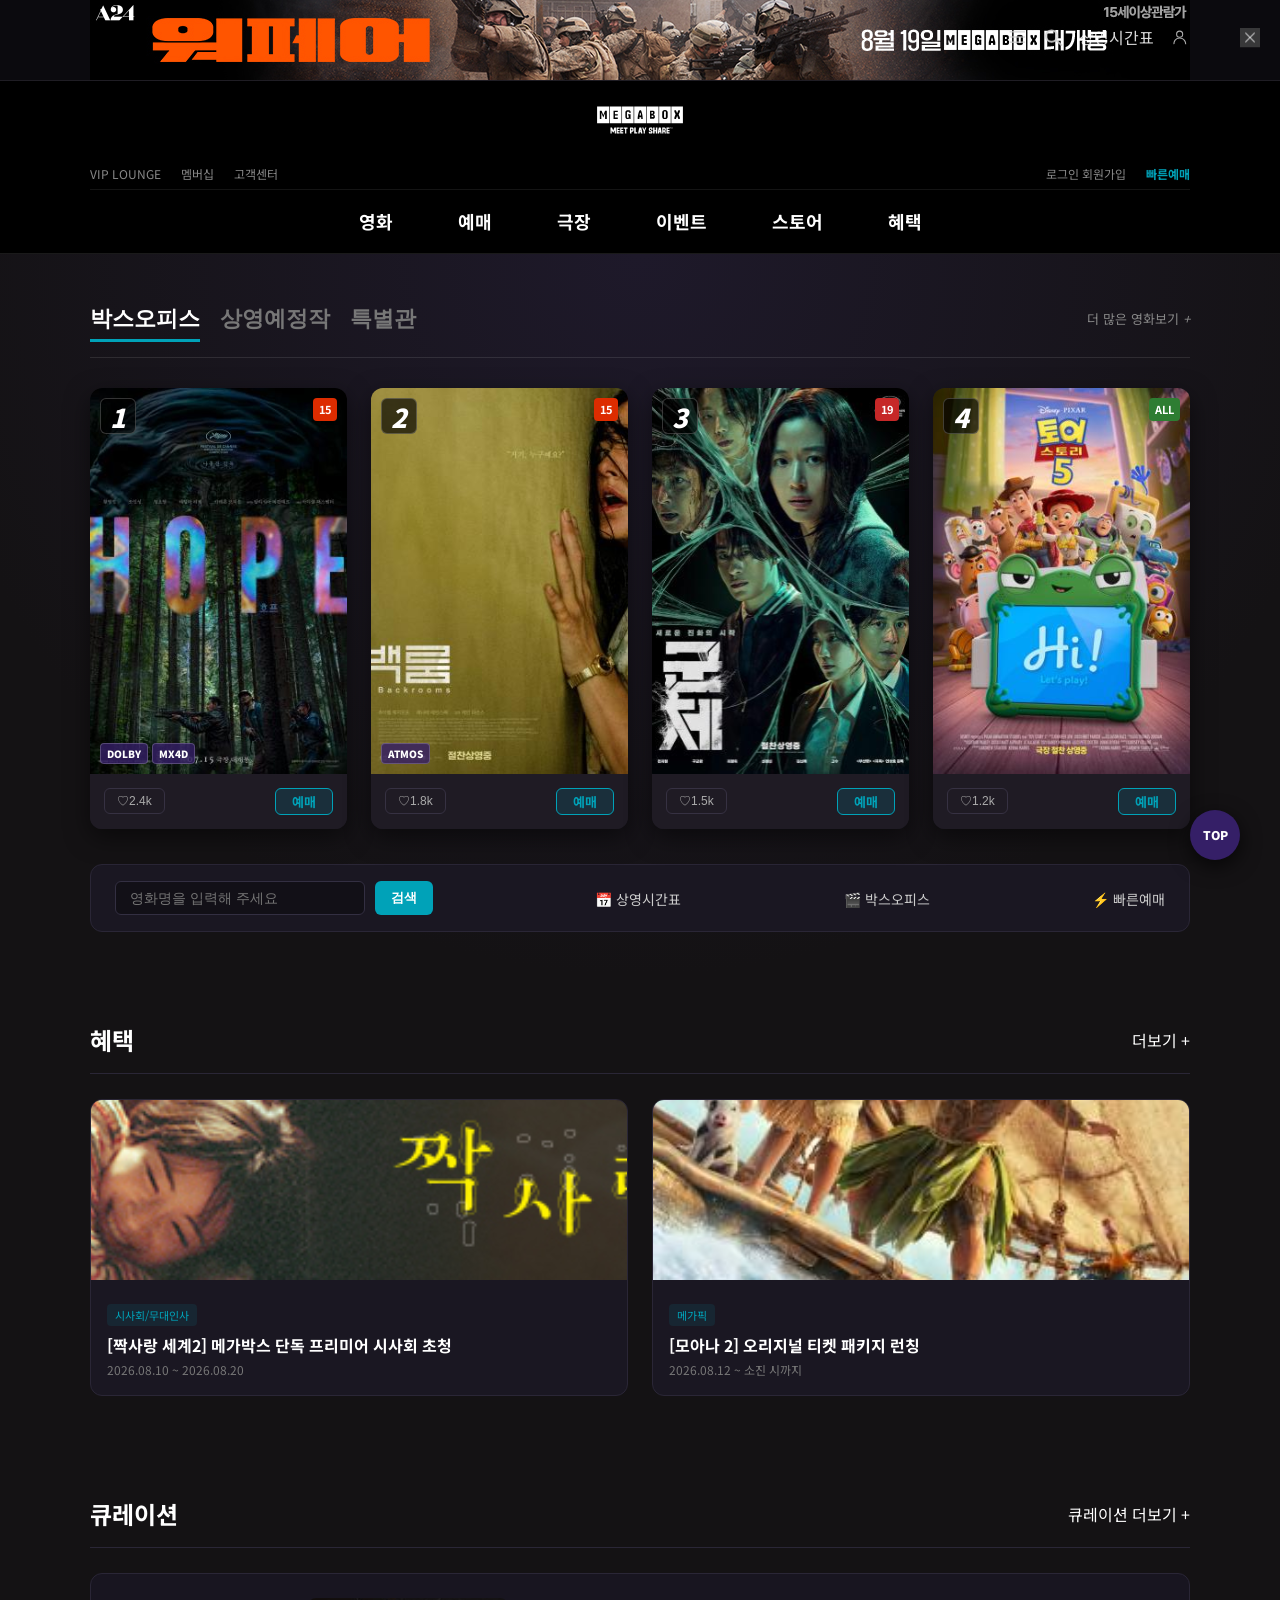
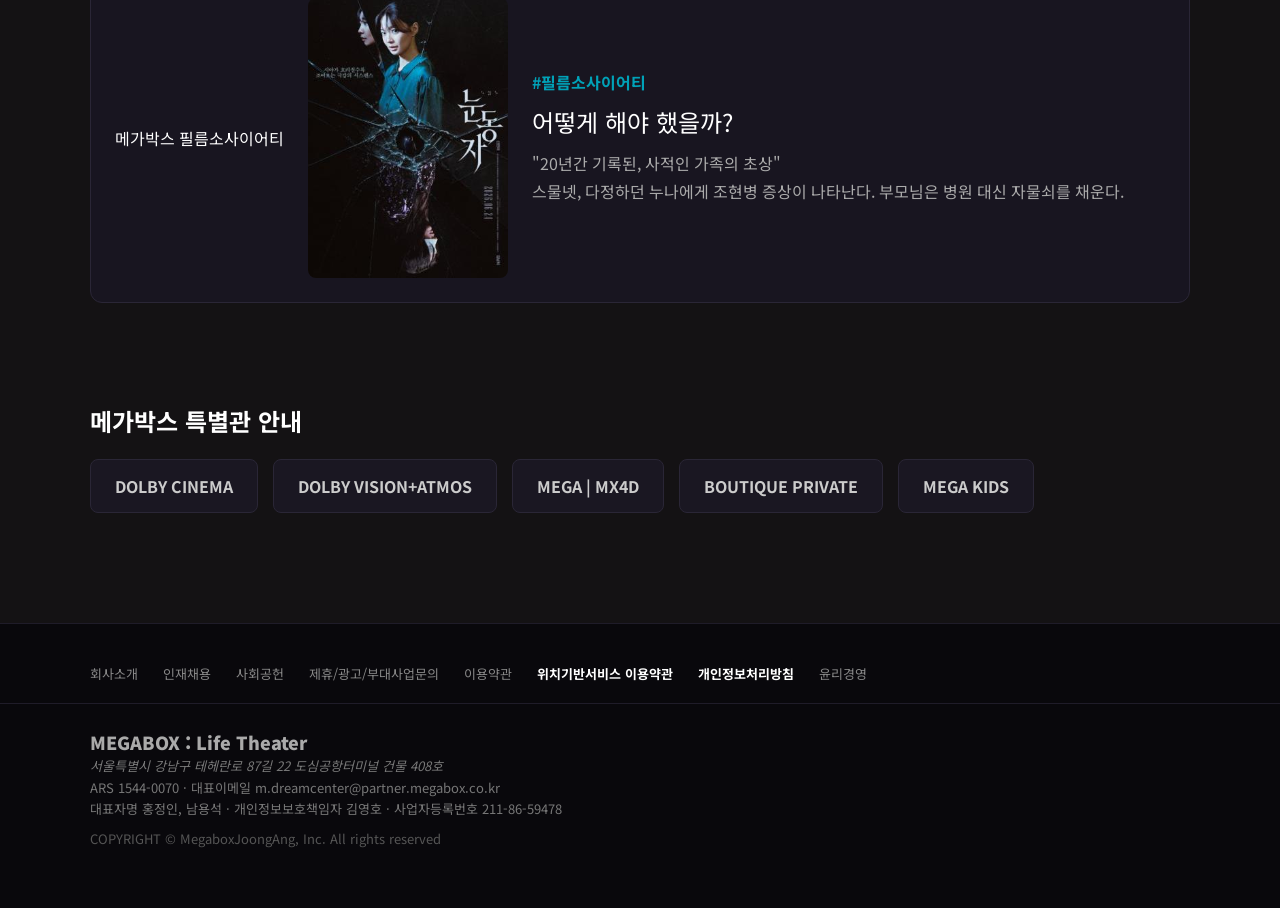
==== commit 5099005e: "저장" ====
--- a/메가박스원본/index.html
+++ b/메가박스원본/index.html
@@ -28,7 +28,7 @@
             <div class="popup-banner" id="popupBanner">
                 <div class="popup-img">
                     <a href="#" target="_blank">
-                        <img src="../image/Link → 메가박스_하우스_2026_D_PC일반배너_영화_짝사랑 세계2_1100x80(메인).svg" alt="짝사랑 세계2 메가박스 하우스 팝업 배너" />
+                        <img src="../image/위페어.svg" alt="짝사랑 세계2 메가박스 하우스 팝업 배너" />
                     </a>
                 </div>
                 <div class="popup-button">
@@ -322,14 +322,28 @@
                                 <button type="button" data-sort="special">특별관</button>
                             </div>
 
+
+
+
+
+
+
                             <a href="#" class="more-movie" title="더 많은 영화보기">
                                 더 많은 영화보기 <i class="ico-plus">+</i>
                             </a>
 
+
+
+
+
+
+
+
+
                             <!-- 박스오피스 영화 카드 4선 -->
                             <div class="main-movie-list">
                                 <ol class="list">
-                                    
+
                                     <!-- 1위 영화 : 호프 -->
                                     <li class="movie-item first">
                                         <a href="#" class="movie-list-info" title="호프 상세 보기">
@@ -342,7 +356,7 @@
                                                 <span>MX4D</span>
                                             </div>
                                             <img src="../image/hope.svg" alt="호프" class="poster" />
-                                            
+
                                             <div class="wrap">
                                                 <div class="summary">
                                                     인류 역사상 가장 위험한 외계 생명체와의 조우. 과연 인류의 미래는 어디로 향하는가? 크리스토퍼 놀란 감독의 신작.
@@ -544,7 +558,7 @@
                     <!-- SECTION 04 : 메가박스 안내 -->
                     <div id="main_section04" class="section main-info">
                         <h2 class="tit">메가박스 특별관 안내</h2>
-                        
+
                         <div class="special-cinema-list">
                             <a href="#" class="special-item">DOLBY CINEMA</a>
                             <a href="#" class="special-item">DOLBY VISION+ATMOS</a>
